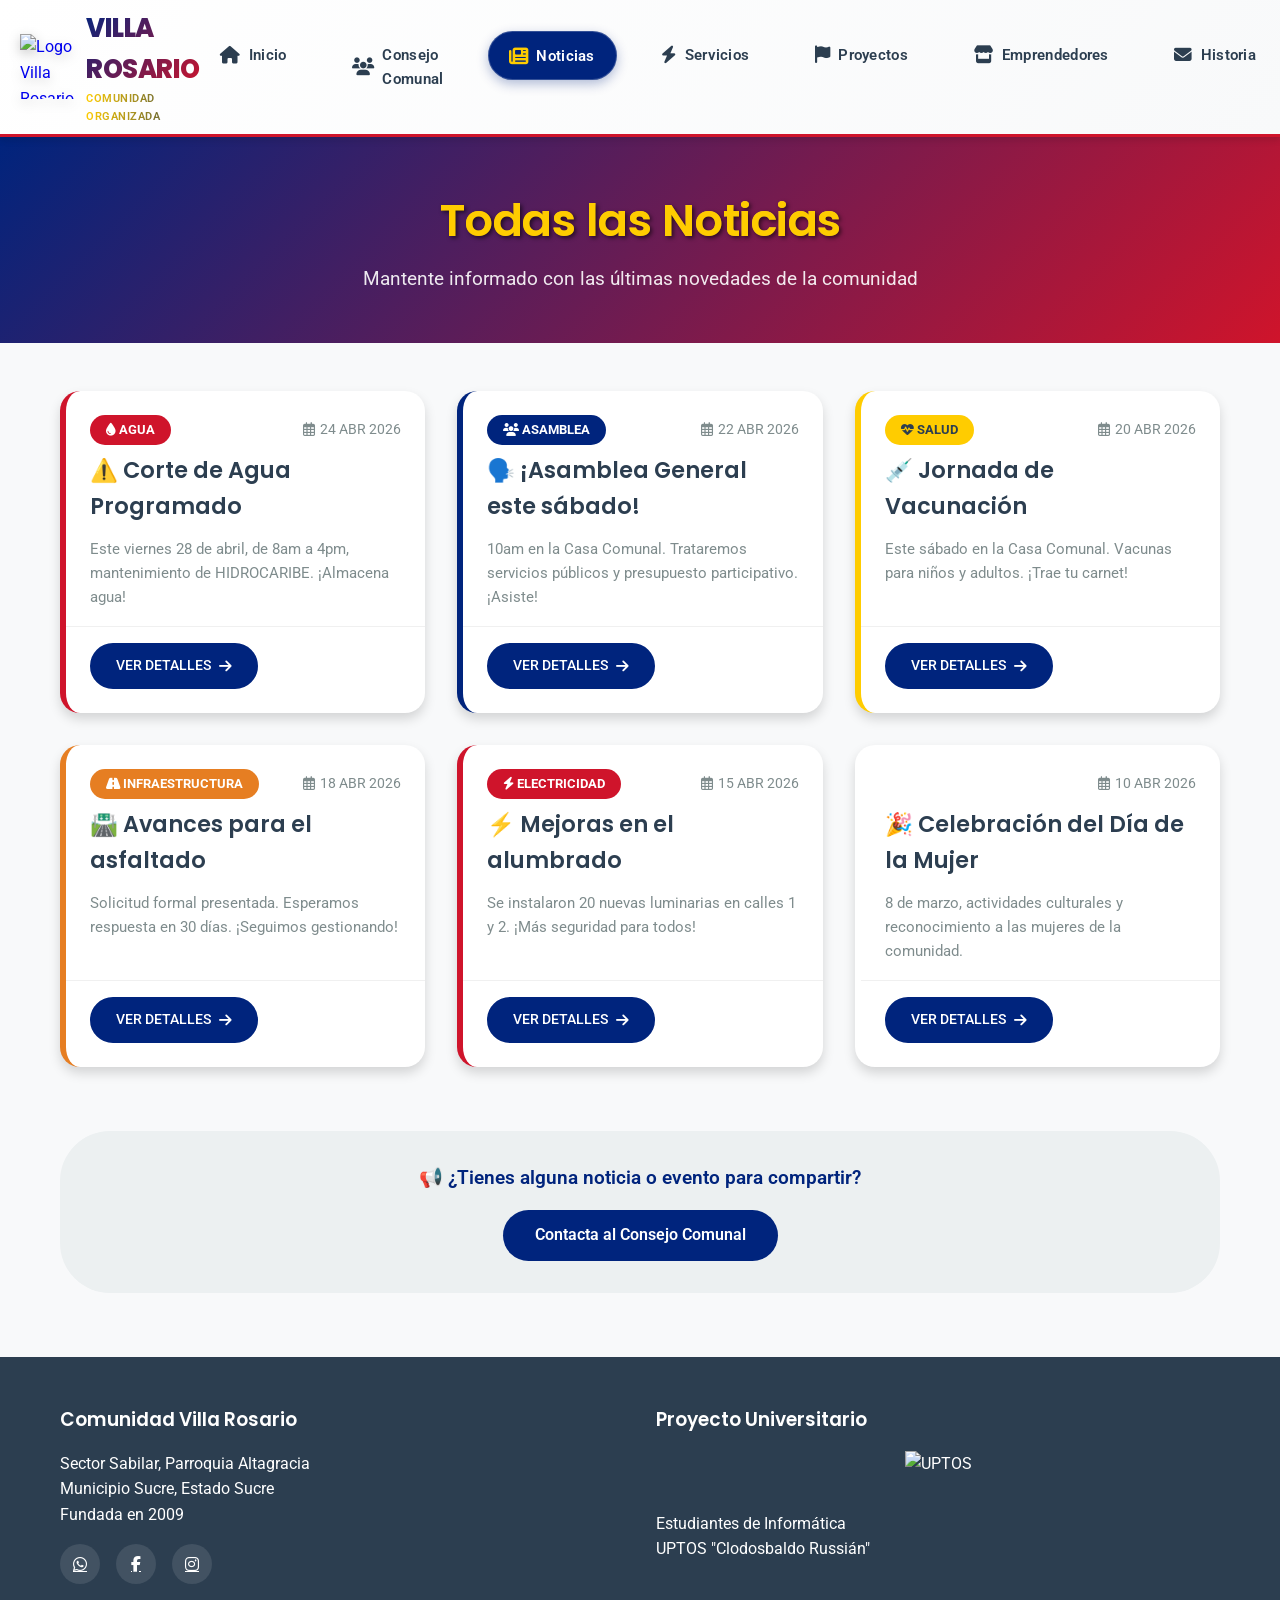
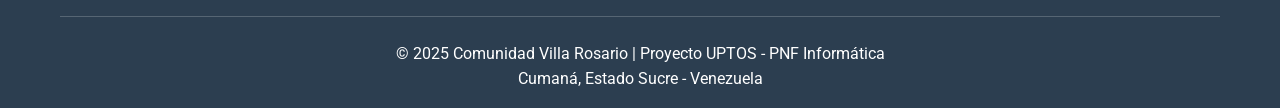
==== articulos.html @ 98e15f48 "Actualización de archivos del proyecto Villa Rosario" ====
<!DOCTYPE html>
<html lang="es">
<head>
    <meta charset="UTF-8">
    <meta name="viewport" content="width=device-width, initial-scale=1.0">
    <title>Todas las Noticias - Villa Rosario</title>
    <link rel="stylesheet" href="css/estilo.css">
    <link rel="stylesheet" href="https://cdnjs.cloudflare.com/ajax/libs/font-awesome/6.4.0/css/all.min.css">
    <link href="https://fonts.googleapis.com/css2?family=Poppins:wght@300;400;600;700&family=Roboto:wght@400;500&display=swap" rel="stylesheet">
</head>
<body>
     <!-- ==================== BARRA DE NAVEGACIÓN ==================== -->
 <nav class="navbar">
     <div class="nav-container">
         <a href="index.html" class="logo">
             <img src="imagenes/logoVilla.png" alt="Logo Villa Rosario" id="logo-img">
             <div class="logo-text">
                 <span class="logo-title">VILLA ROSARIO</span>
                 <span class="logo-subtitle">Comunidad Organizada</span>
             </div>
         </a>
         
         <input type="checkbox" id="menu-toggle" class="menu-toggle">
         <label for="menu-toggle" class="menu-btn">
             <i class="fas fa-bars"></i>
         </label>
         <ul class="nav-menu">
             <li><a href="index.html" class="active"><i class="fas fa-home"></i> Inicio</a></li>
             <li><a href="consejo-comunal.html"><i class="fas fa-users"></i> Consejo Comunal</a></li>
             <li><a href="articulos.html"><i class="fas fa-newspaper"></i> Noticias</a></li>
             <li><a href="servicios.html"><i class="fas fa-bolt"></i> Servicios</a></li>
             <li><a href="proyectos.html"><i class="fas fa-flag"></i> Proyectos</a></li>
             <li><a href="emprendedores.html"><i class="fas fa-store"></i> Emprendedores</a></li>
             <li><a href="historia.html"><i class="fas fa-envelope"></i> Historia</a></li>
             <li><a href="eventos.html"><i class="fas fa-envelope"></i> Eventos</a></li>
         </ul>
     </div>
 </nav>    <!-- Encabezado de página -->
    <header class="page-header" style="background: linear-gradient(135deg, var(--color-azul), var(--color-rojo));">
        <div class="container">
            <h1>Todas las Noticias</h1>
            <p>Mantente informado con las últimas novedades de la comunidad</p>
        </div>
    </header>

    <main>
        <div class="container">
            <div class="noticias-grid">
                <!-- Noticia 1: Servicios Públicos (agua) -->
                <article class="noticia-card" data-categoria="servicios">
                    <div class="noticia-header">
                        <span class="noticia-categoria"><i class="fas fa-tint"></i> AGUA</span>
                        <span class="noticia-fecha"><i class="far fa-calendar-alt"></i> 24 ABR 2026</span>
                    </div>
                    <div class="noticia-body">
                        <h3>⚠️ Corte de Agua Programado</h3>
                        <p>Este viernes 28 de abril, de 8am a 4pm, mantenimiento de HIDROCARIBE. ¡Almacena agua!</p>
                    </div>
                    <div class="noticia-footer">
                        <a href="noticia.html?id=1" class="btn-leer-mas">VER DETALLES <i class="fas fa-arrow-right"></i></a>
                    </div>
                </article>

                <!-- Noticia 2: Asamblea -->
                <article class="noticia-card" data-categoria="asamblea">
                    <div class="noticia-header">
                        <span class="noticia-categoria"><i class="fas fa-users"></i> ASAMBLEA</span>
                        <span class="noticia-fecha"><i class="far fa-calendar-alt"></i> 22 ABR 2026</span>
                    </div>
                    <div class="noticia-body">
                        <h3>🗣️ ¡Asamblea General este sábado!</h3>
                        <p>10am en la Casa Comunal. Trataremos servicios públicos y presupuesto participativo. ¡Asiste!</p>
                    </div>
                    <div class="noticia-footer">
                        <a href="noticia.html?id=2" class="btn-leer-mas">VER DETALLES <i class="fas fa-arrow-right"></i></a>
                    </div>
                </article>

                <!-- Noticia 3: Salud -->
                <article class="noticia-card" data-categoria="salud">
                    <div class="noticia-header">
                        <span class="noticia-categoria"><i class="fas fa-heartbeat"></i> SALUD</span>
                        <span class="noticia-fecha"><i class="far fa-calendar-alt"></i> 20 ABR 2026</span>
                    </div>
                    <div class="noticia-body">
                        <h3>💉 Jornada de Vacunación</h3>
                        <p>Este sábado en la Casa Comunal. Vacunas para niños y adultos. ¡Trae tu carnet!</p>
                    </div>
                    <div class="noticia-footer">
                        <a href="noticia.html?id=3" class="btn-leer-mas">VER DETALLES <i class="fas fa-arrow-right"></i></a>
                    </div>
                </article>

                <!-- Noticia 4: Infraestructura -->
                <article class="noticia-card" data-categoria="infraestructura">
                    <div class="noticia-header">
                        <span class="noticia-categoria"><i class="fas fa-road"></i> INFRAESTRUCTURA</span>
                        <span class="noticia-fecha"><i class="far fa-calendar-alt"></i> 18 ABR 2026</span>
                    </div>
                    <div class="noticia-body">
                        <h3>🛣️ Avances para el asfaltado</h3>
                        <p>Solicitud formal presentada. Esperamos respuesta en 30 días. ¡Seguimos gestionando!</p>
                    </div>
                    <div class="noticia-footer">
                        <a href="noticia.html?id=4" class="btn-leer-mas">VER DETALLES <i class="fas fa-arrow-right"></i></a>
                    </div>
                </article>

                <!-- Noticia 5: Electricidad -->
                <article class="noticia-card" data-categoria="servicios">
                    <div class="noticia-header">
                        <span class="noticia-categoria"><i class="fas fa-bolt"></i> ELECTRICIDAD</span>
                        <span class="noticia-fecha"><i class="far fa-calendar-alt"></i> 15 ABR 2026</span>
                    </div>
                    <div class="noticia-body">
                        <h3>⚡ Mejoras en el alumbrado</h3>
                        <p>Se instalaron 20 nuevas luminarias en calles 1 y 2. ¡Más seguridad para todos!</p>
                    </div>
                    <div class="noticia-footer">
                        <a href="noticia.html?id=5" class="btn-leer-mas">VER DETALLES <i class="fas fa-arrow-right"></i></a>
                    </div>
                </article>

                <!-- Noticia 6: Evento -->
                <article class="noticia-card" data-categoria="evento">
                    <div class="noticia-header">
                        <span class="noticia-categoria"><i class="fas fa-calendar-check"></i> EVENTO</span>
                        <span class="noticia-fecha"><i class="far fa-calendar-alt"></i> 10 ABR 2026</span>
                    </div>
                    <div class="noticia-body">
                        <h3>🎉 Celebración del Día de la Mujer</h3>
                        <p>8 de marzo, actividades culturales y reconocimiento a las mujeres de la comunidad.</p>
                    </div>
                    <div class="noticia-footer">
                        <a href="noticia.html?id=6" class="btn-leer-mas">VER DETALLES <i class="fas fa-arrow-right"></i></a>
                    </div>
                </article>
            </div>

            <!-- Mensaje final -->
            <div style="text-align: center; margin: 4rem 0; padding: 2rem; background: var(--color-gris-claro); border-radius: 50px;">
                <p style="font-size: 1.2rem; color: var(--color-azul); font-weight: 600;">📢 ¿Tienes alguna noticia o evento para compartir?</p>
                <a href="contacto.html" style="display: inline-block; margin-top: 1rem; background: var(--color-azul); color: white; padding: 0.8rem 2rem; border-radius: 50px; text-decoration: none; font-weight: 600;">Contacta al Consejo Comunal</a>
            </div>
        </div>
    </main>

    <!-- Footer -->
    <footer class="footer">
        <div class="container">
            <div class="footer-grid" style="grid-template-columns: 1fr 1fr;">
                <div class="footer-col">
                    <h3>Comunidad Villa Rosario</h3>
                    <p>Sector Sabilar, Parroquia Altagracia</p>
                    <p>Municipio Sucre, Estado Sucre</p>
                    <p>Fundada en 2009</p>
                    <div class="footer-social">
                        <a href="#" class="social-link"><i class="fab fa-whatsapp"></i></a>
                        <a href="#" class="social-link"><i class="fab fa-facebook-f"></i></a>
                        <a href="#" class="social-link"><i class="fab fa-instagram"></i></a>
                    </div>
                </div>
                <div class="footer-col">
                    <h3>Proyecto Universitario</h3>
                    <div style="display: flex; gap: 1rem; justify-content: center; margin-top: 1rem;">
                        <img src="imagenes/logo-uptos.png" alt="UPTOS" style="height: 60px;">
                    </div>
                    <p>Estudiantes de Informática<br>UPTOS "Clodosbaldo Russián"</p>
                </div>
            </div>
            <div class="footer-bottom" style="text-align: center; margin-top: 2rem; padding-top: 1.5rem; border-top: 1px solid rgba(255,255,255,0.2);">
                <p>&copy; 2025 Comunidad Villa Rosario | Proyecto UPTOS - PNF Informática</p>
                <p>Cumaná, Estado Sucre - Venezuela</p>
            </div>
        </div>
    </footer>

    <script src="js/main.js" defer></script>
</body>
</html>
---- css/estilo.css ----
/* ============================================
   1. VARIABLES GLOBALES Y RESET
   ============================================ */
:root {
    --color-amarillo: #FFCC00;
    --color-azul: #00247D;
    --color-rojo: #CF142B;
    --color-blanco: #FFFFFF;
    --color-verde: #27AE60;
    --color-naranja: #E67E22;
    --color-gris-oscuro: #2C3E50;
    --color-gris-medio: #7F8C8D;
    --color-gris-claro: #ECF0F1;
    --color-fondo: #F8F9FA;
    --sombra-suave: 0 4px 6px rgba(0, 0, 0, 0.1);
    --sombra-media: 0 6px 12px rgba(0, 0, 0, 0.15);
    --sombra-fuerte: 0 10px 20px rgba(0, 0, 0, 0.2);
    --transicion-rapida: all 0.3s ease;
    --transicion-media: all 0.5s ease;
}

* {
    margin: 0;
    padding: 0;
    box-sizing: border-box;
}

body {
    font-family: 'Roboto', sans-serif;
    line-height: 1.6;
    color: var(--color-gris-oscuro);
    background-color: var(--color-fondo);
}

h1, h2, h3, h4, h5, h6 {
    font-family: 'Poppins', sans-serif;
    font-weight: 600;
    margin-bottom: 1rem;
}

.container {
    width: 100%;
    max-width: 1200px;
    margin: 0 auto;
    padding: 0 20px;
}

.text-center {
    text-align: center;
}

.section-subtitle {
    color: var(--color-gris-medio);
    text-align: center;
    margin-bottom: 2rem;
    font-size: 1.1rem;
}

html {
    font-size: 16px;
}

/* ============================================
   2. BARRA DE NAVEGACIÓN (NAVBAR)
   ============================================ */
.navbar {
    background: linear-gradient(135deg, #ffffff, #f8f9fa);
    box-shadow: var(--sombra-suave);
    position: sticky;
    top: 0;
    z-index: 1000;
    padding: 0.5rem 0;
    border-bottom: 3px solid var(--color-rojo);
}

.nav-container {
    display: flex;
    justify-content: space-between;
    align-items: center;
    padding: 0 20px;
}

.logo {
    display: flex;
    align-items: center;
    text-decoration: none;
    gap: 12px;
    transition: transform 0.2s ease;
    position: relative;
}
.logo:hover {
    transform: scale(1.02);
}
/* Línea tricolor al hover */
.logo::after {
    content: '';
    position: absolute;
    bottom: -5px;
    left: 0;
    width: 100%;
    height: 3px;
    background: linear-gradient(90deg, var(--color-amarillo), var(--color-azul), var(--color-rojo));
    border-radius: 2px;
    transform: scaleX(0);
    transition: transform 0.3s ease;
}
.logo:hover::after {
    transform: scaleX(1);
}

#logo-img {
    height: 65px;
    width: auto;
    filter: drop-shadow(0 4px 6px rgba(0, 0, 0, 0.2));
    transition: transform 0.2s, filter 0.2s;
}
.logo:hover #logo-img {
    transform: scale(1.03);
    filter: drop-shadow(0 6px 10px rgba(0, 0, 0, 0.25));
}

.logo-text {
    display: flex;
    flex-direction: column;
}

.logo-title {
    font-family: 'Poppins', sans-serif;
    font-weight: 800;
    font-size: 1.6rem;
    background: linear-gradient(135deg, var(--color-azul), var(--color-rojo));
    background-clip: text;
    -webkit-background-clip: text;
    color: transparent;
    letter-spacing: -0.5px;
}
.logo:hover .logo-title {
    background: linear-gradient(135deg, var(--color-rojo), var(--color-azul));
    background-clip: text;
}

.logo-subtitle {
    font-size: 0.7rem;
    font-weight: 600;
    color: var(--color-gris-medio);
    letter-spacing: 0.5px;
    text-transform: uppercase;
    background: linear-gradient(90deg, var(--color-amarillo), var(--color-gris-oscuro));
    background-clip: text;
    -webkit-background-clip: text;
    color: transparent;
}
.logo:hover .logo-subtitle {
    color: var(--color-rojo);
    background: none;
}

.nav-menu {
    display: flex;
    list-style: none;
    gap: 1.5rem;
}

.nav-menu a {
    text-decoration: none;
    color: var(--color-gris-oscuro);
    font-weight: 600;
    font-size: 0.95rem;
    display: flex;
    align-items: center;
    gap: 8px;
    padding: 0.7rem 1.3rem;
    border-radius: 40px;
    transition: all 0.25s cubic-bezier(0.2, 0.9, 0.4, 1.1);
    position: relative;
    overflow: hidden;
    z-index: 1;
    letter-spacing: 0.3px;
}

.nav-menu a::before {
    content: '';
    position: absolute;
    top: 0;
    left: -100%;
    width: 100%;
    height: 100%;
    background: linear-gradient(90deg, transparent, rgba(255,255,255,0.3), transparent);
    transition: left 0.4s ease;
    z-index: -1;
}
.nav-menu a:hover::before {
    left: 100%;
}

.nav-menu a:hover {
    background-color: var(--color-rojo);
    color: white;
    transform: translateY(-2px);
    box-shadow: 0 4px 12px rgba(207,20,43,0.3);
}

.nav-menu a.active {
    background-color: var(--color-azul);
    color: white;
    box-shadow: 0 4px 12px rgba(0,36,125,0.3);
    border: 1px solid rgba(255,255,255,0.2);
}

.nav-menu a i {
    font-size: 1.1rem;
    transition: transform 0.2s, color 0.2s;
}
.nav-menu a:hover i,
.nav-menu a.active i {
    transform: scale(1.1);
    color: var(--color-amarillo);
}

.menu-toggle {
    display: none;
}
.menu-btn {
    display: none;
    background: none;
    border: none;
    font-size: 1.8rem;
    color: var(--color-azul);
    cursor: pointer;
    padding: 0.5rem;
    z-index: 1001;
}

/* ============================================
   3. HERO SECTION
   ============================================ */
.hero {
    position: relative;
    background: linear-gradient(rgba(0, 36, 125, 0.8), rgba(207, 20, 43, 0.8)), 
                url('../imagenes/villa-rosario-foto.jpg');
    background-size: cover;
    background-position: center;
    color: var(--color-blanco);
    padding: 2.5rem 0;
    text-align: center;
}

.hero-content {
    position: relative;
    z-index: 2;
    max-width: 800px;
    margin: 0 auto;
}

.hero h1 {
    font-size: 2.2rem;
    margin-bottom: 0.5rem;
    color: var(--color-blanco);
}

.hero-subtitle {
    font-size: 1.1rem;
    margin-bottom: 0.5rem;
    color: var(--color-amarillo);
    font-weight: 500;
}

.hero-description {
    font-size: 1.2rem;
    background-color: rgba(0, 0, 0, 0.4);
    display: inline-block;
    padding: 0.5rem 1.5rem;
    border-radius: 40px;
    margin-bottom: 1.5rem;
    backdrop-filter: blur(4px);
}

.hero-stats {
    display: flex;
    justify-content: center;
    gap: 1rem;
    margin-top: 1.5rem;
    flex-wrap: wrap;
}

.stat {
    background: rgba(255, 255, 255, 0.2);
    padding: 0.8rem 1.2rem;
    border-radius: 8px;
    backdrop-filter: blur(10px);
}

.stat i {
    font-size: 1.3rem;
    margin-bottom: 0.3rem;
    display: block;
    color: var(--color-amarillo);
}

.stat span {
    font-weight: 600;
    font-size: 1rem;
}

.btn-hero {
    display: inline-flex;
    align-items: center;
    gap: 0.8rem;
    background-color: var(--color-amarillo);
    color: var(--color-azul);
    padding: 0.8rem 2rem;
    border-radius: 50px;
    text-decoration: none;
    font-weight: 800;
    font-size: 1rem;
    transition: all 0.3s cubic-bezier(0.2, 0.9, 0.4, 1.1);
    margin-top: 1rem;
    box-shadow: 0 4px 12px rgba(0, 0, 0, 0.2);
}
.btn-hero:hover {
    background-color: var(--color-blanco);
    transform: translateY(-3px);
    box-shadow: 0 8px 20px rgba(0, 0, 0, 0.25);
    gap: 1rem;
}

/* ============================================
   4. ALERTAS COMUNITARIAS
   ============================================ */
.alertas {
    padding: 3rem 0;
    background-color: var(--color-gris-claro);
}

.alertas h2 {
    color: var(--color-azul);
    margin-bottom: 2rem;
    display: flex;
    align-items: center;
    gap: 10px;
    font-size: 1.8rem;
}

.alertas-grid {
    display: grid;
    grid-template-columns: repeat(3, 1fr);
    gap: 1.5rem;
}

.alerta-item {
    background: white;
    border-radius: 16px;
    overflow: hidden;
    box-shadow: var(--sombra-media);
    transition: var(--transicion-rapida);
    height: 100%;
    display: flex;
    flex-direction: column;
    border-top: 5px solid transparent;
}
.alerta-item:hover {
    transform: translateY(-5px);
    box-shadow: var(--sombra-fuerte);
}
.alerta-urgente { border-top-color: var(--color-rojo); }
.alerta-info { border-top-color: var(--color-azul); }
.alerta-evento { border-top-color: var(--color-verde); }

.alerta-icon {
    background: rgba(0,0,0,0.05);
    padding: 1.2rem;
    text-align: center;
    font-size: 2.5rem;
}
.alerta-urgente .alerta-icon i { color: var(--color-rojo); }
.alerta-info .alerta-icon i { color: var(--color-azul); }
.alerta-evento .alerta-icon i { color: var(--color-verde); }

.alerta-content {
    padding: 1.2rem 1.2rem 1.5rem;
    flex: 1;
    display: flex;
    flex-direction: column;
}
.alerta-content h3 {
    font-size: 1.3rem;
    font-weight: 700;
    margin-bottom: 0.5rem;
}
.alerta-content p {
    color: var(--color-gris-medio);
    font-size: 0.95rem;
    line-height: 1.5;
    margin-bottom: 1rem;
}
.alerta-fecha {
    display: flex;
    align-items: center;
    gap: 6px;
    color: var(--color-gris-medio);
    font-size: 0.75rem;
    margin-top: auto;
    border-top: 1px solid #eee;
    padding-top: 0.8rem;
}

/* ============================================
   5. NOTICIAS (ÍNDICE Y DETALLE)
   ============================================ */
.noticias {
    padding: 4rem 0;
    background: linear-gradient(135deg, #f5f7fa 0%, #e9ecf2 100%);
}

.noticias h2 {
    color: var(--color-azul);
    text-align: center;
    font-size: 2.2rem;
    margin-bottom: 1rem;
    position: relative;
}
.noticias h2:after {
    content: '';
    display: block;
    width: 80px;
    height: 4px;
    background: var(--color-rojo);
    margin: 0.5rem auto 0;
    border-radius: 2px;
}

.noticias-grid {
    display: grid;
    grid-template-columns: repeat(auto-fit, minmax(320px, 1fr));
    gap: 2rem;
    margin: 3rem 0;
}

.noticia-card {
    background: white;
    border-radius: 20px;
    overflow: hidden;
    box-shadow: var(--sombra-media);
    transition: var(--transicion-media);
    display: flex;
    flex-direction: column;
    border-left: 6px solid transparent;
}
.noticia-card[data-categoria="servicios"] { border-left-color: var(--color-rojo); }
.noticia-card[data-categoria="infraestructura"] { border-left-color: var(--color-naranja); }
.noticia-card[data-categoria="clap"] { border-left-color: var(--color-verde); }
.noticia-card[data-categoria="asamblea"] { border-left-color: var(--color-azul); }
.noticia-card[data-categoria="salud"] { border-left-color: var(--color-amarillo); }
.noticia-card[data-categoria="seguridad"] { border-left-color: var(--color-gris-oscuro); }
.noticia-card:hover {
    transform: translateY(-8px);
    box-shadow: var(--sombra-fuerte);
}

.noticia-header {
    padding: 1.5rem 1.5rem 0.5rem;
    display: flex;
    justify-content: space-between;
    align-items: center;
}
.noticia-categoria {
    font-size: 0.8rem;
    font-weight: 700;
    text-transform: uppercase;
    padding: 0.3rem 1rem;
    border-radius: 30px;
    color: white;
}
.noticia-card[data-categoria="servicios"] .noticia-categoria { background: var(--color-rojo); }
.noticia-card[data-categoria="infraestructura"] .noticia-categoria { background: var(--color-naranja); }
.noticia-card[data-categoria="clap"] .noticia-categoria { background: var(--color-verde); }
.noticia-card[data-categoria="asamblea"] .noticia-categoria { background: var(--color-azul); }
.noticia-card[data-categoria="salud"] .noticia-categoria { background: var(--color-amarillo); color: #2c3e50; }
.noticia-card[data-categoria="seguridad"] .noticia-categoria { background: var(--color-gris-oscuro); }

.noticia-fecha {
    color: var(--color-gris-medio);
    font-size: 0.85rem;
    display: flex;
    align-items: center;
    gap: 5px;
}
.noticia-body {
    padding: 0 1.5rem 1rem;
    flex: 1;
}
.noticia-body h3 {
    font-size: 1.4rem;
    margin-bottom: 0.75rem;
    transition: color 0.2s;
}
.noticia-body h3:hover {
    color: var(--color-rojo) !important;
}
.noticia-body p {
    color: var(--color-gris-medio);
    line-height: 1.6;
    font-size: 0.95rem;
}
.noticia-footer {
    padding: 1rem 1.5rem 1.5rem;
    border-top: 1px solid #f0f0f0;
}

.btn-leer-mas {
    display: inline-flex;
    align-items: center;
    gap: 8px;
    background: var(--color-azul);
    color: white;
    padding: 0.6rem 1.5rem;
    border-radius: 40px;
    text-decoration: none;
    font-weight: 500;
    font-size: 0.9rem;
    transition: all 0.2s cubic-bezier(0.25, 0.8, 0.25, 1);
    border: 2px solid var(--color-azul);
    position: relative;
    overflow: hidden;
    z-index: 1;
}
.btn-leer-mas::after {
    content: '';
    position: absolute;
    bottom: 0;
    left: 0;
    width: 0%;
    height: 100%;
    background-color: rgba(255,255,255,0.2);
    transition: all 0.3s ease;
    z-index: -1;
}
.btn-leer-mas:hover::after {
    width: 100%;
}
.btn-leer-mas:hover {
    background: transparent;
    color: var(--color-azul);
    gap: 12px;
}

.btn-ver-todas {
    display: inline-block;
    background: var(--color-rojo);
    color: white;
    padding: 0.8rem 2.5rem;
    border-radius: 50px;
    text-decoration: none;
    font-weight: 600;
    font-size: 1rem;
    transition: all 0.2s cubic-bezier(0.25, 0.8, 0.25, 1);
    border: 2px solid var(--color-rojo);
    box-shadow: 0 4px 10px rgba(207,20,43,0.3);
    position: relative;
    overflow: hidden;
    z-index: 1;
}
.btn-ver-todas::after {
    content: '';
    position: absolute;
    bottom: 0;
    left: 0;
    width: 0%;
    height: 100%;
    background-color: rgba(255,255,255,0.2);
    transition: all 0.3s ease;
    z-index: -1;
}
.btn-ver-todas:hover::after {
    width: 100%;
}
.btn-ver-todas:hover {
    background: transparent;
    color: var(--color-rojo);
}

/* Página de noticia completa */
.noticia-completa {
    padding: 3rem 0;
    background-color: var(--color-fondo);
}
.noticia-container {
    max-width: 800px;
    margin: 0 auto;
    background: white;
    border-radius: 20px;
    box-shadow: var(--sombra-media);
    overflow: hidden;
}
.noticia-completa-imagen {
    width: 100%;
    height: 400px;
    overflow: hidden;
}
.noticia-completa-imagen img {
    width: 100%;
    height: 100%;
    object-fit: cover;
}
.noticia-completa-contenido {
    padding: 2rem;
}
.noticia-completa-header {
    margin-bottom: 2rem;
    border-bottom: 2px solid var(--color-gris-claro);
    padding-bottom: 1.5rem;
}
.noticia-completa-categoria {
    display: inline-block;
    background: var(--color-azul);
    color: white;
    padding: 0.3rem 1rem;
    border-radius: 30px;
    font-size: 0.85rem;
    font-weight: 600;
    margin-bottom: 1rem;
}
.noticia-completa-titulo {
    font-size: 2.2rem;
    color: var(--color-gris-oscuro);
    margin-bottom: 0.5rem;
    line-height: 1.3;
}
.noticia-completa-meta {
    display: flex;
    gap: 2rem;
    color: var(--color-gris-medio);
    font-size: 0.9rem;
}
.noticia-completa-meta i {
    margin-right: 5px;
    color: var(--color-azul);
}
.noticia-completa-body {
    line-height: 1.8;
    color: #333;
}
.noticia-completa-body p {
    margin-bottom: 1.5rem;
}
.noticia-completa-body h2 {
    color: var(--color-azul);
    font-size: 1.5rem;
    margin: 2rem 0 1rem;
}
.noticia-completa-body blockquote {
    background: var(--color-gris-claro);
    border-left: 4px solid var(--color-rojo);
    padding: 1rem 1.5rem;
    font-style: italic;
    margin: 1.5rem 0;
    border-radius: 0 8px 8px 0;
}
.noticia-completa-footer {
    margin-top: 2rem;
    padding-top: 1.5rem;
    border-top: 1px solid #eee;
    display: flex;
    justify-content: space-between;
    align-items: center;
}
.btn-volver {
    display: inline-flex;
    align-items: center;
    gap: 8px;
    color: var(--color-azul);
    text-decoration: none;
    font-weight: 500;
    transition: var(--transicion-rapida);
}
.btn-volver:hover {
    gap: 12px;
    color: var(--color-rojo);
}
.noticia-compartir {
    display: flex;
    gap: 1rem;
}
.btn-compartir {
    width: 40px;
    height: 40px;
    border-radius: 50%;
    background: var(--color-gris-claro);
    color: var(--color-azul);
    display: flex;
    align-items: center;
    justify-content: center;
    text-decoration: none;
    transition: var(--transicion-rapida);
}
.btn-compartir:hover {
    background: var(--color-azul);
    color: white;
}

/* ============================================
   6. EVENTOS (SECCIÓN EN INDEX)
   ============================================ */
.eventos {
    padding: 4rem 0;
    background-color: var(--color-fondo);
}
.eventos h2 {
    color: var(--color-azul);
    text-align: center;
    font-size: 2.2rem;
    margin-bottom: 1rem;
    position: relative;
}
.eventos h2:after {
    content: '';
    display: block;
    width: 80px;
    height: 4px;
    background: var(--color-rojo);
    margin: 0.5rem auto 0;
    border-radius: 2px;
}
.eventos-grid {
    display: grid;
    grid-template-columns: repeat(auto-fit, minmax(300px, 1fr));
    gap: 2rem;
    margin-top: 2rem;
}
.evento-preview {
    background: white;
    border-radius: 16px;
    padding: 1.5rem;
    box-shadow: var(--sombra-suave);
    transition: var(--transicion-rapida);
    border-left: 5px solid var(--color-verde);
    display: flex;
    flex-direction: column;
    height: 100%;
}
.evento-preview:hover {
    transform: translateY(-5px);
    box-shadow: var(--sombra-media);
}
.evento-preview h3 {
    color: var(--color-azul);
    font-size: 1.4rem;
    margin-bottom: 0.75rem;
}
.evento-preview .fecha {
    color: var(--color-gris-medio);
    font-size: 0.9rem;
    margin-bottom: 0.75rem;
    display: flex;
    align-items: center;
    gap: 8px;
}
.evento-preview .fecha i {
    color: var(--color-azul);
}
.evento-preview p {
    color: var(--color-gris-oscuro);
    margin: 0.5rem 0;
    line-height: 1.5;
    display: flex;
    align-items: flex-start;
    gap: 8px;
}
.evento-preview p i {
    color: var(--color-azul);
    margin-top: 0.2rem;
    min-width: 18px;
}

/* ============================================
   7. SERVICIOS PÚBLICOS (SECCIÓN EN INDEX)
   ============================================ */
.servicios {
    padding: 4rem 0;
    background-color: var(--color-blanco);
}
.servicios h2 {
    color: var(--color-azul);
    text-align: center;
    font-size: 2.2rem;
    margin-bottom: 1rem;
    position: relative;
}
.servicios h2:after {
    content: '';
    display: block;
    width: 80px;
    height: 4px;
    background: var(--color-rojo);
    margin: 0.5rem auto 0;
    border-radius: 2px;
}
.servicios-grid {
    display: grid;
    grid-template-columns: repeat(auto-fit, minmax(280px, 1fr));
    gap: 2rem;
    margin: 2rem 0;
}
.servicio-card {
    background: var(--color-gris-claro);
    border-radius: 16px;
    padding: 1.5rem;
    transition: var(--transicion-rapida);
    text-align: center;
    box-shadow: var(--sombra-suave);
}
.servicio-card:hover {
    transform: translateY(-5px);
    box-shadow: var(--sombra-media);
}
.servicio-header {
    display: flex;
    align-items: center;
    justify-content: center;
    gap: 12px;
    margin-bottom: 1rem;
}
.servicio-header i {
    font-size: 2.5rem;
    color: var(--color-azul);
}
.servicio-header h3 {
    font-size: 1.3rem;
    margin: 0;
}
.servicio-body {
    text-align: center;
}
.estado-badge {
    display: inline-block;
    padding: 0.3rem 1rem;
    border-radius: 40px;
    font-size: 0.8rem;
    font-weight: 700;
    text-transform: uppercase;
    margin-bottom: 1rem;
}
.estado-bueno { background: var(--color-verde); color: white; }
.estado-regular { background: var(--color-naranja); color: white; }
.estado-malo { background: var(--color-rojo); color: white; }
.texto-extra {
    color: var(--color-gris-medio);
    font-size: 0.9rem;
    line-height: 1.5;
    margin: 0;
}

/* ============================================
   8. GESTIONES RECIENTES
   ============================================ */
.gestiones {
    padding: 3rem 0;
    background-color: var(--color-blanco);
}
.gestiones h2 {
    color: var(--color-azul);
    text-align: center;
    font-size: 2rem;
    margin-bottom: 2rem;
}
.gestiones-list {
    display: flex;
    flex-direction: column;
    gap: 1rem;
    max-width: 800px;
    margin: 0 auto;
}
.gestion-item {
    background: var(--color-gris-claro);
    border-radius: 12px;
    padding: 1.2rem;
    display: flex;
    flex-wrap: wrap;
    gap: 1rem;
    transition: var(--transicion-rapida);
    border-left: 4px solid var(--color-azul);
}
.gestion-item:hover {
    transform: translateX(5px);
    box-shadow: var(--sombra-suave);
}
.gestion-fecha {
    background: var(--color-azul);
    color: white;
    padding: 0.3rem 1rem;
    border-radius: 30px;
    font-size: 0.8rem;
    font-weight: 600;
    white-space: nowrap;
    align-self: flex-start;
}
.gestion-contenido {
    flex: 1;
}
.gestion-contenido h4 {
    font-size: 1.1rem;
    margin-bottom: 0.3rem;
}
.gestion-contenido p {
    color: var(--color-gris-medio);
    font-size: 0.9rem;
    line-height: 1.4;
}

/* ============================================
   9. PROYECTO UPTOS
   ============================================ */
.proyecto-uptos {
    padding: 4rem 0;
    background: linear-gradient(135deg, var(--color-azul), var(--color-rojo));
    color: var(--color-blanco);
}
.proyecto-content {
    max-width: 1000px;
    margin: 0 auto;
}
.proyecto-info h2 {
    color: var(--color-amarillo);
    margin-bottom: 1.5rem;
    text-align: center;
}
.proyecto-titulo {
    font-size: 1.2rem;
    font-style: italic;
    color: var(--color-amarillo);
    margin: 1.5rem 0;
    padding: 1rem;
    background: rgba(255,255,255,0.1);
    border-radius: 8px;
    border-left: 4px solid var(--color-amarillo);
}
.proyecto-datos h3 {
    color: var(--color-amarillo);
    margin-top: 1.5rem;
}
.proyecto-datos ul {
    list-style: none;
    margin: 1rem 0;
}
.proyecto-datos li {
    padding: 0.5rem 0;
    border-bottom: 1px solid rgba(255,255,255,0.1);
}
.proyecto-logos {
    display: flex;
    justify-content: center;
    gap: 3rem;
    margin-top: 3rem;
    flex-wrap: wrap;
}
.logo-institucion {
    text-align: center;
    padding: 1.5rem;
    background: rgba(255,255,255,0.1);
    border-radius: 8px;
    min-width: 300px;
}
.logo-institucion h4 {
    color: var(--color-amarillo);
    margin-bottom: 0.5rem;
}

/* ============================================
   10. EMPRENDEDORES
   ============================================ */
.emprendedores {
    padding: 4rem 0 2rem;
}
.emprendedores h2 {
    color: var(--color-azul);
    text-align: center;
    font-size: 2.2rem;
    margin-bottom: 1rem;
}
.emprendedores-grid {
    display: grid;
    grid-template-columns: repeat(auto-fit, minmax(280px, 1fr));
    gap: 2rem;
    margin: 2rem 0;
}
.emprendedor-card {
    background: white;
    border-radius: 20px;
    overflow: hidden;
    box-shadow: var(--sombra-media);
    transition: var(--transicion-media);
    height: 100%;
    display: flex;
    flex-direction: column;
}
.emprendedor-card:hover {
    transform: translateY(-8px);
    box-shadow: var(--sombra-fuerte);
}
.emprendedor-imagen {
    width: 100%;
    height: 250px;
    overflow: hidden;
    position: relative;
}
.emprendedor-imagen img {
    width: 100%;
    height: 100%;
    object-fit: cover;
    transition: transform 0.5s ease;
}
.emprendedor-card:hover .emprendedor-imagen img {
    transform: scale(1.05);
}
.emprendedor-info {
    padding: 1.5rem;
    flex-grow: 1;
    display: flex;
    flex-direction: column;
}
.emprendedor-info h3 {
    color: var(--color-azul);
    font-size: 1.4rem;
    margin-bottom: 0.5rem;
    transition: color 0.2s;
}
.emprendedor-info h3:hover {
    color: var(--color-rojo);
}
.emprendedor-descripcion {
    color: var(--color-gris-medio);
    margin-bottom: 1rem;
    line-height: 1.5;
    flex-grow: 1;
}
.emprendedor-contacto {
    background: var(--color-gris-claro);
    padding: 1rem;
    border-radius: 8px;
    margin-top: auto;
}
.emprendedor-contacto p {
    margin: 0.5rem 0;
    display: flex;
    align-items: center;
    gap: 0.5rem;
}
.emprendedor-contacto i {
    color: var(--color-azul);
    width: 20px;
}
.emprendedor-redes {
    display: flex;
    gap: 1rem;
    margin-top: 0.5rem;
}
.emprendedor-redes a {
    color: var(--color-azul);
    font-size: 1.3rem;
    transition: color 0.3s;
}
.emprendedor-redes a:hover {
    color: var(--color-rojo);
}

/* ============================================
   11. PÁGINA DE EVENTOS (eventos.html)
   ============================================ */
.eventos-filtros {
    display: flex;
    justify-content: center;
    gap: 1rem;
    margin: 2rem 0;
    flex-wrap: wrap;
}
.filtro-btn {
    background: var(--color-gris-claro);
    border: none;
    padding: 0.6rem 1.5rem;
    border-radius: 50px;
    font-weight: 600;
    cursor: pointer;
    transition: all 0.3s;
    font-size: 0.95rem;
}
.filtro-btn.active {
    background: var(--color-verde);
    color: white;
    box-shadow: 0 4px 10px rgba(39,174,96,0.3);
}
.filtro-btn:hover:not(.active) {
    background: #d5dbdb;
    transform: translateY(-2px);
}

.eventos-grid-moderno {
    display: grid;
    grid-template-columns: repeat(auto-fill, minmax(340px, 1fr));
    gap: 2rem;
    margin: 2rem 0;
}
.evento-card-moderno {
    display: flex;
    background: white;
    border-radius: 24px;
    overflow: hidden;
    box-shadow: var(--sombra-media);
    transition: all 0.3s;
    border: 1px solid rgba(0,0,0,0.05);
}
.evento-card-moderno:hover {
    transform: translateY(-6px);
    box-shadow: var(--sombra-fuerte);
}
.evento-fecha-destacada {
    background: linear-gradient(145deg, var(--color-azul), var(--color-rojo));
    color: white;
    min-width: 85px;
    display: flex;
    flex-direction: column;
    align-items: center;
    justify-content: center;
    padding: 1rem 0.5rem;
    text-align: center;
}
.evento-fecha-destacada .dia {
    font-size: 2.2rem;
    font-weight: 800;
    line-height: 1;
}
.evento-fecha-destacada .mes {
    font-size: 1rem;
    font-weight: 600;
    text-transform: uppercase;
}
.evento-contenido {
    padding: 1.2rem 1.2rem 1.2rem 1rem;
    flex: 1;
}
.evento-contenido h3 {
    font-size: 1.3rem;
    margin-bottom: 0.8rem;
    transition: color 0.2s;
}
.evento-contenido h3:hover {
    color: var(--color-rojo);
}
.evento-info p {
    margin: 0.4rem 0;
    font-size: 0.9rem;
    color: var(--color-gris-medio);
    display: flex;
    align-items: center;
    gap: 8px;
}
.evento-info p i {
    width: 20px;
    color: var(--color-verde);
}
.organizador {
    font-weight: 500;
    color: var(--color-azul) !important;
}
.btn-interesado {
    background: transparent;
    border: 2px solid var(--color-azul);
    color: var(--color-azul);
    padding: 0.3rem 1rem;
    border-radius: 40px;
    font-size: 0.85rem;
    font-weight: 600;
    cursor: pointer;
    transition: all 0.2s;
    margin-top: 0.8rem;
}
.btn-interesado:hover {
    background: var(--color-azul);
    color: white;
    transform: scale(1.02);
}
.toast-notificacion {
    position: fixed;
    bottom: 30px;
    left: 50%;
    transform: translateX(-50%) scale(0.9);
    background: var(--color-verde);
    color: white;
    padding: 0.8rem 1.5rem;
    border-radius: 50px;
    font-size: 0.9rem;
    opacity: 0;
    pointer-events: none;
    transition: all 0.3s;
    z-index: 10001;
    box-shadow: 0 4px 12px rgba(0,0,0,0.2);
}
.toast-notificacion.mostrar {
    opacity: 1;
    transform: translateX(-50%) scale(1);
}

/* ============================================
   12. PÁGINA DE PROYECTOS (proyectos.html)
   ============================================ */
.proyectos-tabs {
    display: flex;
    justify-content: center;
    gap: 1rem;
    margin: 2rem 0;
    flex-wrap: wrap;
}
.tab-btn {
    background: var(--color-gris-claro);
    border: none;
    padding: 0.75rem 1.5rem;
    border-radius: 50px;
    font-weight: 600;
    cursor: pointer;
    transition: all 0.3s ease;
    font-size: 1rem;
    box-shadow: 0 2px 4px rgba(0,0,0,0.05);
}
.tab-btn:hover {
    background: #d5dbdb;
    transform: translateY(-2px);
}
.tab-btn.active {
    background: var(--color-azul);
    color: white;
    box-shadow: 0 4px 10px rgba(0,36,125,0.3);
}
.proyectos-grid {
    display: grid;
    grid-template-columns: repeat(auto-fill, minmax(320px, 1fr));
    gap: 2rem;
    margin: 2rem 0;
}
.proyecto-card {
    background: white;
    border-radius: 24px;
    overflow: hidden;
    box-shadow: var(--sombra-media);
    transition: all 0.4s cubic-bezier(0.175, 0.885, 0.32, 1.275);
    display: flex;
    flex-direction: column;
    border: 1px solid rgba(0,0,0,0.05);
}
.proyecto-card:hover {
    transform: translateY(-10px);
    box-shadow: var(--sombra-fuerte);
}
.proyecto-imagen {
    width: 100%;
    height: 220px;
    overflow: hidden;
    background-color: #f0f0f0;
}
.proyecto-imagen img {
    width: 100%;
    height: 100%;
    object-fit: cover;
    transition: transform 0.5s ease;
}
.proyecto-card:hover .proyecto-imagen img {
    transform: scale(1.05);
}
.proyecto-info {
    padding: 1.5rem;
    flex: 1;
    display: flex;
    flex-direction: column;
}
.proyecto-estado {
    display: inline-block;
    padding: 0.25rem 1rem;
    border-radius: 50px;
    font-size: 0.7rem;
    font-weight: 700;
    text-transform: uppercase;
    letter-spacing: 0.5px;
    margin-bottom: 0.75rem;
    align-self: flex-start;
}
.estado-activo {
    background: var(--color-verde);
    color: white;
    box-shadow: 0 2px 6px rgba(39,174,96,0.3);
}
.estado-futuro {
    background: var(--color-naranja);
    color: white;
    box-shadow: 0 2px 6px rgba(230,126,34,0.3);
}
.proyecto-info h3 {
    font-size: 1.4rem;
    margin-bottom: 0.5rem;
    transition: color 0.2s;
}
.proyecto-info h3:hover {
    color: var(--color-rojo);
}
.proyecto-info p {
    color: var(--color-gris-medio);
    margin-bottom: 1.2rem;
    line-height: 1.5;
    flex: 1;
}
.proyecto-acciones {
    display: flex;
    gap: 0.8rem;
    margin-top: 0.5rem;
    flex-wrap: wrap;
}
.btn-detalles, .btn-pdf {
    display: inline-flex;
    align-items: center;
    gap: 0.5rem;
    padding: 0.5rem 1.2rem;
    border-radius: 40px;
    text-decoration: none;
    font-size: 0.85rem;
    font-weight: 600;
    transition: all 0.2s ease;
    cursor: pointer;
    border: none;
}
.btn-detalles {
    background: var(--color-azul);
    color: white;
    box-shadow: 0 2px 5px rgba(0,36,125,0.2);
}
.btn-detalles:hover {
    background: #001a5e;
    transform: translateY(-2px);
    box-shadow: 0 4px 12px rgba(0,36,125,0.3);
}
.btn-pdf {
    background: var(--color-rojo);
    color: white;
    box-shadow: 0 2px 5px rgba(207,20,43,0.2);
}
.btn-pdf:hover {
    background: #b71c1c;
    transform: translateY(-2px);
    box-shadow: 0 4px 12px rgba(207,20,43,0.3);
}
.modal-proyecto {
    display: none;
    position: fixed;
    z-index: 10000;
    left: 0;
    top: 0;
    width: 100%;
    height: 100%;
    background-color: rgba(0,0,0,0.85);
    backdrop-filter: blur(5px);
    justify-content: center;
    align-items: center;
}
.modal-proyecto-content {
    max-width: 500px;
    width: 90%;
    background: white;
    border-radius: 28px;
    padding: 1.8rem;
    position: relative;
    animation: modalFadeIn 0.3s ease;
    box-shadow: 0 25px 40px rgba(0,0,0,0.3);
}
.modal-proyecto-content h3 {
    color: var(--color-azul);
    margin-top: 0;
    margin-bottom: 1rem;
    font-size: 1.5rem;
}
.cerrar-modal-proyecto {
    position: absolute;
    top: 12px;
    right: 18px;
    font-size: 1.8rem;
    cursor: pointer;
    color: var(--color-gris-medio);
    transition: 0.2s;
    line-height: 1;
}
.cerrar-modal-proyecto:hover {
    color: var(--color-rojo);
    transform: scale(1.1);
}
#modalDescripcion {
    color: var(--color-gris-oscuro);
    line-height: 1.6;
    font-size: 1rem;
}
#modalDescripcion strong {
    color: var(--color-azul);
}
@keyframes modalFadeIn {
    from { opacity: 0; transform: scale(0.9); }
    to { opacity: 1; transform: scale(1); }
}

/* ============================================
   13. PÁGINA DE HISTORIA (historia.html)
   ============================================ */
.historia-timeline {
    position: relative;
    max-width: 1200px;
    margin: 3rem auto;
}
.historia-timeline::before {
    content: '';
    position: absolute;
    width: 4px;
    background: linear-gradient(to bottom, var(--color-rojo), var(--color-amarillo), var(--color-azul));
    top: 0;
    bottom: 0;
    left: 50%;
    transform: translateX(-50%);
    border-radius: 4px;
}
.timeline-item {
    position: relative;
    width: 50%;
    padding: 1rem 2rem;
    margin-bottom: 2rem;
}
.timeline-item:nth-child(odd) { left: 0; }
.timeline-item:nth-child(even) { left: 50%; }
.timeline-content {
    background: white;
    border-radius: 20px;
    padding: 1.5rem;
    box-shadow: var(--sombra-media);
    transition: var(--transicion-rapida);
    border-left: 6px solid var(--color-azul);
}
.timeline-item:nth-child(odd) .timeline-content { border-left-color: var(--color-rojo); }
.timeline-item:nth-child(even) .timeline-content { border-left-color: var(--color-verde); }
.timeline-content:hover {
    transform: translateY(-5px);
    box-shadow: var(--sombra-fuerte);
}
.timeline-year {
    display: inline-block;
    background: linear-gradient(145deg, var(--color-azul), #001a5e);
    box-shadow: 0 4px 10px rgba(0,0,0,0.2);
    color: white;
    padding: 0.4rem 1.2rem;
    border-radius: 40px;
    font-weight: bold;
    margin-bottom: 1rem;
    font-size: 1rem;
}
.timeline-content h3 {
    color: var(--color-azul);
    font-size: 1.6rem;
    border-left: 4px solid var(--color-rojo);
    padding-left: 1rem;
    margin-top: 0.5rem;
    margin-bottom: 0.5rem;
}
.timeline-content p {
    color: #2c3e50;
    font-weight: 400;
}
.timeline-imagen {
    margin-top: 1rem;
    border-radius: 12px;
    overflow: hidden;
    cursor: pointer;
    transition: transform 0.3s;
}
.timeline-imagen img {
    width: 100%;
    height: 200px;
    object-fit: cover;
    transition: transform 0.5s;
}
.timeline-imagen:hover img {
    transform: scale(1.05);
}
.estadisticas-grid {
    display: flex;
    justify-content: center;
    flex-wrap: wrap;
    gap: 2rem;
    margin: 2rem 0;
}
.estadistica {
    background: linear-gradient(145deg, var(--color-gris-claro), white);
    padding: 1.5rem;
    border-radius: 30px;
    text-align: center;
    min-width: 150px;
    box-shadow: var(--sombra-suave);
}
.numero {
    font-size: 3rem;
    font-weight: 800;
    color: var(--color-rojo);
    line-height: 1;
}
.valores-grid {
    display: grid;
    grid-template-columns: repeat(auto-fit, minmax(240px, 1fr));
    gap: 2rem;
    margin-top: 2rem;
}
.valor-card {
    background: white;
    padding: 2rem;
    border-radius: 24px;
    text-align: center;
    transition: all 0.3s;
    box-shadow: var(--sombra-suave);
}
.valor-card i {
    font-size: 2.5rem;
    color: var(--color-azul);
    margin-bottom: 1rem;
}
.valor-card:hover {
    transform: translateY(-10px);
    background: var(--color-azul);
    color: white;
}
.valor-card:hover i {
    color: var(--color-amarillo);
}
.galeria-destacados {
    margin: 4rem 0;
}
.galeria-grid {
    display: grid;
    grid-template-columns: repeat(auto-fit, minmax(200px, 1fr));
    gap: 1rem;
}
.galeria-item {
    border-radius: 16px;
    overflow: hidden;
    cursor: pointer;
    box-shadow: var(--sombra-suave);
    transition: transform 0.3s;
}
.galeria-item img {
    width: 100%;
    height: 180px;
    object-fit: cover;
    transition: transform 0.5s;
}
.galeria-item:hover {
    transform: scale(1.02);
}
.modal-foto {
    display: none;
    position: fixed;
    z-index: 9999;
    left: 0;
    top: 0;
    width: 100%;
    height: 100%;
    background-color: rgba(0,0,0,0.9);
    backdrop-filter: blur(8px);
    justify-content: center;
    align-items: center;
}
.modal-foto-content {
    max-width: 90%;
    max-height: 90%;
    position: relative;
    animation: zoomFade 0.4s ease;
}
.modal-foto-content img {
    width: 100%;
    height: auto;
    border-radius: 8px;
    box-shadow: 0 0 30px rgba(0,0,0,0.5);
}
.cerrar-modal {
    position: absolute;
    top: -20px;
    right: -20px;
    background: var(--color-rojo);
    color: white;
    border-radius: 50%;
    width: 45px;
    height: 45px;
    display: flex;
    align-items: center;
    justify-content: center;
    font-size: 1.8rem;
    cursor: pointer;
    transition: 0.2s;
    z-index: 10;
}
.cerrar-modal:hover {
    background: var(--color-azul);
    transform: scale(1.1);
}
@keyframes zoomFade {
    from { transform: scale(0.7); opacity: 0; }
    to { transform: scale(1); opacity: 1; }
}

/* ============================================
   14. PÁGINA DE SERVICIOS PÚBLICOS (servicios.html)
   ============================================ */
.servicios-publicos {
    padding: 4rem 0;
    background-color: var(--color-blanco);
}
.servicios-publicos h2 {
    color: var(--color-azul);
    text-align: center;
    margin-bottom: 2rem;
}
.servicios-estado {
    display: grid;
    grid-template-columns: repeat(auto-fit, minmax(250px, 1fr));
    gap: 1.5rem;
}
.servicio-estado {
    background: var(--color-fondo);
    padding: 1.5rem;
    border-radius: 8px;
    text-align: center;
    border-top: 4px solid;
}
.servicio-estado:nth-child(1) { border-top-color: var(--color-rojo); }
.servicio-estado:nth-child(2) { border-top-color: var(--color-naranja); }
.servicio-estado:nth-child(3) { border-top-color: var(--color-rojo); }
.servicio-estado:nth-child(4) { border-top-color: var(--color-verde); }
.servicio-header {
    display: flex;
    align-items: center;
    justify-content: center;
    gap: 10px;
    margin-bottom: 1rem;
}
.servicio-header i {
    font-size: 2rem;
    color: var(--color-gris-oscuro);
}
.servicio-header h3 {
    margin: 0;
    font-size: 1.2rem;
}
.estado-badge {
    display: inline-block;
    padding: 0.25rem 0.75rem;
    border-radius: 20px;
    font-size: 0.8rem;
    font-weight: 500;
    margin-bottom: 1rem;
}
.estado-deficiente { background: var(--color-rojo); color: white; }
.estado-regular { background: var(--color-naranja); color: white; }
.estado-critico { background: #C0392B; color: white; }
.estado-optimo { background: var(--color-verde); color: white; }
.servicio-info p {
    color: var(--color-gris-medio);
    font-size: 0.9rem;
    margin: 0.25rem 0;
}

/* ============================================
   15. PÁGINAS INTERNAS: ENCABEZADO GENERAL
   ============================================ */
.page-header {
    background: linear-gradient(135deg, var(--color-azul), var(--color-rojo));
    color: white;
    padding: 3rem 0;
    text-align: center;
}
.page-header h1 {
    color: var(--color-amarillo);
    font-size: 2.8rem;
    text-shadow: 2px 2px 4px rgba(0, 0, 0, 0.6);
    letter-spacing: -0.5px;
    background: linear-gradient(135deg, var(--color-amarillo), #FFE066);
    background-clip: text;
    -webkit-background-clip: text;
    display: inline-block;
    margin-bottom: 0.5rem;
}
@supports not (background-clip: text) {
    .page-header h1 {
        background: none;
        color: var(--color-amarillo);
        text-shadow: 2px 2px 6px rgba(0,0,0,0.7);
    }
}
.page-header p {
    font-size: 1.2rem;
    opacity: 0.9;
}

/* ============================================
   16. FOOTER
   ============================================ */
.footer {
    background-color: var(--color-gris-oscuro);
    color: var(--color-blanco);
    padding: 3rem 0 1rem;
}
.footer-grid {
    display: grid;
    grid-template-columns: repeat(auto-fit, minmax(250px, 1fr));
    gap: 2rem;
    margin-bottom: 2rem;
}
.footer-col ul {
    list-style: none;
    padding: 0;
}
.footer-col ul li {
    margin-bottom: 0.5rem;
}
.footer-col ul li a {
    color: white;
    text-decoration: none;
    transition: opacity 0.3s;
}
.footer-col ul li a:hover {
    opacity: 0.8;
    text-decoration: underline;
}
.footer-social {
    display: flex;
    gap: 1rem;
    margin-top: 1rem;
}
.social-link {
    display: inline-flex;
    align-items: center;
    justify-content: center;
    width: 40px;
    height: 40px;
    background: rgba(255,255,255,0.1);
    border-radius: 50%;
    color: white;
    transition: background 0.3s;
}
.social-link:hover {
    background: var(--color-amarillo);
    color: var(--color-azul);
}
.btn-whatsapp {
    display: inline-block;
    background: #25D366;
    color: white;
    padding: 0.75rem 1.5rem;
    border-radius: 4px;
    text-decoration: none;
    margin-top: 0.5rem;
}
.qr-placeholder {
    background: white;
    padding: 1rem;
    text-align: center;
    border-radius: 4px;
    margin-top: 0.5rem;
    color: var(--color-gris-oscuro);
}
.footer-bottom {
    text-align: center;
    margin-top: 2rem;
    padding-top: 2rem;
    border-top: 1px solid rgba(255,255,255,0.1);
}

/* ============================================
   17. CARRUSEL DE IMÁGENES
   ============================================ */
.carrusel {
    padding: 4rem 0;
    background-color: var(--color-fondo);
}
.carrusel h2 {
    color: var(--color-azul);
    text-align: center;
    font-size: 2.2rem;
    margin-bottom: 1rem;
}
.carrusel-contenedor {
    position: relative;
    max-width: 1000px;
    margin: 2rem auto;
    border-radius: 16px;
    overflow: hidden;
    box-shadow: var(--sombra-fuerte);
}
.carrusel-slides {
    position: relative;
    width: 100%;
    height: 500px;
}
.carrusel-slide {
    position: absolute;
    top: 0;
    left: 0;
    width: 100%;
    height: 100%;
    opacity: 0;
    transition: opacity 0.5s ease-in-out;
    z-index: 1;
}
.carrusel-slide.active {
    opacity: 1;
    z-index: 2;
}
.carrusel-slide img {
    width: 100%;
    height: 100%;
    object-fit: cover;
}
.carrusel-caption {
    position: absolute;
    bottom: 0;
    left: 0;
    right: 0;
    background: linear-gradient(transparent, rgba(0,0,0,0.7));
    color: white;
    padding: 2rem;
    text-align: left;
    z-index: 3;
}
.carrusel-caption h3 {
    font-size: 1.8rem;
    margin-bottom: 0.3rem;
    color: var(--color-amarillo);
    text-shadow: 2px 2px 4px rgba(0,0,0,0.5);
}
.carrusel-caption p {
    font-size: 1.1rem;
    opacity: 0.9;
}
.carrusel-prev, .carrusel-next {
    position: absolute;
    top: 50%;
    transform: translateY(-50%);
    width: 50px;
    height: 50px;
    background: rgba(255,255,255,0.3);
    border: none;
    border-radius: 50%;
    color: white;
    font-size: 1.5rem;
    cursor: pointer;
    z-index: 10;
    transition: all 0.3s;
    backdrop-filter: blur(5px);
}
.carrusel-prev { left: 20px; }
.carrusel-next { right: 20px; }
.carrusel-prev:hover, .carrusel-next:hover {
    background: var(--color-azul);
    color: white;
}
.carrusel-indicadores {
    position: absolute;
    bottom: 20px;
    left: 50%;
    transform: translateX(-50%);
    display: flex;
    gap: 10px;
    z-index: 10;
}
.indicador {
    width: 12px;
    height: 12px;
    background: rgba(255,255,255,0.5);
    border-radius: 50%;
    cursor: pointer;
    transition: all 0.3s;
}
.indicador.active, .indicador:hover {
    background: var(--color-amarillo);
    transform: scale(1.2);
}

/* ============================================
   18. ESTILOS GLOBALES ADICIONALES (títulos, etc.)
   ============================================ */
/* Línea decorativa para todos los h2 (se aplica también a secciones que no tengan su propio h2:after) */
h2 {
    position: relative;
    font-weight: 700;
    letter-spacing: -0.3px;
}
h2:after {
    content: '';
    display: block;
    width: 80px;
    height: 4px;
    background: linear-gradient(90deg, var(--color-rojo), var(--color-azul));
    margin: 0.5rem auto 0;
    border-radius: 2px;
}

/* Colores patrios en alertas (títulos) */
.alerta-urgente .alerta-content h3 { color: var(--color-rojo); }
.alerta-info .alerta-content h3 { color: var(--color-azul); }
.alerta-evento .alerta-content h3 { color: var(--color-verde); }

/* ============================================
   19. MEDIA QUERIES RESPONSIVE (UNIFICADAS)
   ============================================ */
@media (max-width: 1024px) {
    .servicios-grid {
        grid-template-columns: repeat(2, 1fr);
    }
    .eventos-grid-moderno {
        grid-template-columns: repeat(2, 1fr);
    }
    .proyectos-grid {
        grid-template-columns: repeat(2, 1fr);
    }
}

@media (max-width: 768px) {
    .container {
        padding: 0 15px;
    }
    .nav-container {
        flex-direction: column;
        align-items: flex-start;
    }
    .nav-menu {
        display: none;
        flex-direction: column;
        width: 100%;
        gap: 0;
        margin-top: 1rem;
        background: rgba(255,255,255,0.98);
        backdrop-filter: blur(10px);
        border-radius: 24px;
        padding: 1rem;
        box-shadow: 0 15px 35px rgba(0,0,0,0.2);
    }
    .menu-toggle:checked ~ .nav-menu {
        display: flex;
    }
    .nav-menu li {
        width: 100%;
    }
    .nav-menu a {
        justify-content: flex-start;
        margin: 0.3rem 0;
        padding: 0.8rem 1.2rem;
        font-size: 1rem;
    }
    .menu-btn {
        display: block;
        align-self: flex-end;
        background: var(--color-gris-claro);
        border-radius: 50%;
        width: 55px;
        height: 55px;
        display: flex;
        align-items: center;
        justify-content: center;
        box-shadow: 0 4px 12px rgba(0,0,0,0.1);
        transition: all 0.2s;
    }
    .menu-btn:hover {
        background: var(--color-azul);
        color: white;
        transform: scale(1.05);
    }
    .menu-btn i {
        font-size: 1.8rem;
    }
    .hero h1 { font-size: 2.2rem; }
    .hero-subtitle { font-size: 1.1rem; }
    .hero-description { font-size: 1rem; padding: 0.4rem 1rem; }
    .hero-stats { gap: 1rem; }
    .stat { padding: 0.8rem 1rem; }
    .btn-hero { padding: 0.6rem 1.5rem; font-size: 0.9rem; }
    .alertas-grid { grid-template-columns: 1fr; }
    .noticias-grid { grid-template-columns: 1fr; gap: 1.5rem; }
    .eventos-grid, .servicios-grid { grid-template-columns: 1fr; gap: 1.5rem; }
    .servicios-estado { grid-template-columns: 1fr; }
    .footer-grid { grid-template-columns: 1fr; }
    .proyecto-logos { gap: 1rem; }
    .logo-institucion { min-width: 200px; }
    .eventos-filtros { gap: 0.5rem; }
    .filtro-btn { padding: 0.5rem 1rem; font-size: 0.85rem; }
    .eventos-grid-moderno { grid-template-columns: 1fr; }
    .evento-card-moderno { flex-direction: column; }
    .evento-fecha-destacada { flex-direction: row; gap: 1rem; justify-content: flex-start; padding: 0.8rem 1rem; }
    .evento-fecha-destacada .dia, .evento-fecha-destacada .mes { display: inline; }
    .evento-fecha-destacada .dia { font-size: 1.5rem; }
    .proyectos-grid { grid-template-columns: 1fr; gap: 1.5rem; }
    .tab-btn { padding: 0.5rem 1rem; font-size: 0.85rem; }
    .proyecto-info h3 { font-size: 1.2rem; }
    .btn-detalles, .btn-pdf { padding: 0.4rem 1rem; font-size: 0.8rem; }
    .modal-proyecto-content { width: 95%; }
    .historia-timeline::before { left: 30px; }
    .timeline-item { width: 100%; left: 0 !important; padding-left: 50px; }
    .timeline-item:nth-child(even) { left: 0; }
    .timeline-content { border-left: 6px solid var(--color-amarillo) !important; }
    .timeline-imagen img { height: 150px; }
    .timeline-content h3 { font-size: 1.3rem; }
    .page-header h1 { font-size: 2.2rem; }
    h2:after { width: 60px; height: 3px; }
    .carrusel-slides { height: 350px; }
    .carrusel-caption h3 { font-size: 1.4rem; }
    .carrusel-caption p { font-size: 1rem; }
    .carrusel-prev, .carrusel-next { width: 40px; height: 40px; font-size: 1.2rem; }
    .noticia-completa-imagen { height: 300px; }
    .noticia-completa-titulo { font-size: 1.8rem; }
    .noticia-completa-contenido { padding: 1.5rem; }
    .emprendedores-grid { grid-template-columns: repeat(2, 1fr); gap: 1.5rem; }
    .emprendedor-imagen { height: 220px; }
}

@media (max-width: 768px) and (min-width: 481px) {
    .nav-menu a {
        font-size: 0.85rem;
        padding: 0.5rem 1rem;
    }
}

@media (max-width: 480px) {
    .logo-title { font-size: 1.3rem; }
    #logo-img { height: 50px; }
    .logo-subtitle { font-size: 0.6rem; }
    .hero { padding: 2rem 0; }
    .hero h1 { font-size: 1.8rem; }
    .hero-subtitle { font-size: 1rem; }
    .hero-description { font-size: 0.9rem; }
    .hero-stats { flex-direction: column; gap: 0.5rem; }
    .stat { padding: 0.5rem 1rem; }
    .stat i { font-size: 1.2rem; }
    .stat span { font-size: 1rem; }
    .alertas h2, .noticias h2, .eventos h2, .servicios h2 { font-size: 1.5rem; }
    .alerta-content h3 { font-size: 1.1rem; }
    .alerta-content p { font-size: 0.85rem; }
    .alerta-fecha { font-size: 0.7rem; }
    .noticia-body h3 { font-size: 1.1rem; }
    .evento-preview h3, .servicio-header h3 { font-size: 1.1rem; }
    .servicio-card, .evento-preview { padding: 1rem; }
    .proyecto-info h3 { font-size: 1.2rem; }
    .proyecto-imagen { height: 180px; }
    .btn-detalles, .btn-pdf { font-size: 0.75rem; }
    .galeria-grid { grid-template-columns: 1fr; }
    .estadistica { min-width: 120px; padding: 1rem; }
    .numero { font-size: 2rem; }
    .page-header h1 { font-size: 1.8rem; }
    .timeline-content h3 { font-size: 1.2rem; }
    .carrusel-slides { height: 250px; }
    .carrusel-caption { padding: 1rem; }
    .carrusel-caption h3 { font-size: 1.2rem; }
    .carrusel-caption p { font-size: 0.9rem; }
    .noticia-completa-imagen { height: 220px; }
    .noticia-completa-titulo { font-size: 1.5rem; }
    .noticia-completa-contenido { padding: 1rem; }
    .noticia-completa-footer { flex-direction: column; gap: 1rem; align-items: flex-start; }
    .emprendedores-grid { grid-template-columns: 1fr; gap: 1.5rem; }
    .emprendedor-imagen { height: 280px; }
    .emprendedor-info { padding: 1.2rem; }
    .emprendedor-info h3 { font-size: 1.3rem; }
    .proyectos-grid { gap: 1.5rem; }
    .footer { padding: 2rem 0 1rem; }
    section { padding: 2rem 0; }
    html { font-size: 14px; }
}
/* =============================================
   NOTICIA COMPLETA - DISEÑO MEJORADO Y PATRIOTA
   ============================================= */

/* Contenedor principal con fondo sutil */
.noticia-completa {
    padding: 3rem 0;
    background: linear-gradient(135deg, #fef9e6 0%, #f5f5f5 100%);
    position: relative;
}

/* Decoración superior (franja tricolor) */
.noticia-completa::before {
    content: '';
    position: absolute;
    top: 0;
    left: 0;
    width: 100%;
    height: 6px;
    background: linear-gradient(90deg, var(--color-amarillo), var(--color-azul), var(--color-rojo));
}

/* Tarjeta principal */
.noticia-container {
    max-width: 900px;
    margin: 0 auto;
    background: white;
    border-radius: 32px;
    box-shadow: 0 20px 40px rgba(0, 0, 0, 0.15);
    overflow: hidden;
    transition: transform 0.3s ease;
}

.noticia-container:hover {
    transform: translateY(-5px);
}

/* Imagen destacada con efecto */
.noticia-completa-imagen {
    width: 100%;
    height: 450px;
    overflow: hidden;
    position: relative;
}

.noticia-completa-imagen img {
    width: 100%;
    height: 100%;
    object-fit: cover;
    transition: transform 0.5s ease;
}

.noticia-container:hover .noticia-completa-imagen img {
    transform: scale(1.02);
}

/* Contenido */
.noticia-completa-contenido {
    padding: 2rem 2rem 2rem 2rem;
}

/* Cabecera con colores */
.noticia-completa-header {
    margin-bottom: 2rem;
    border-bottom: 3px solid var(--color-rojo);
    padding-bottom: 1.5rem;
    position: relative;
}

.noticia-completa-categoria {
    display: inline-block;
    background: linear-gradient(135deg, var(--color-rojo), #a01020);
    color: white;
    padding: 0.3rem 1.5rem;
    border-radius: 40px;
    font-size: 0.85rem;
    font-weight: 700;
    text-transform: uppercase;
    letter-spacing: 1px;
    margin-bottom: 1rem;
    box-shadow: 0 2px 8px rgba(207,20,43,0.3);
}

.noticia-completa-titulo {
    font-size: 2.5rem;
    color: var(--color-azul);
    margin-bottom: 0.5rem;
    line-height: 1.2;
    position: relative;
}

.noticia-completa-meta {
    display: flex;
    gap: 2rem;
    color: var(--color-gris-medio);
    font-size: 0.9rem;
    margin-top: 1rem;
    flex-wrap: wrap;
}

.noticia-completa-meta i {
    margin-right: 6px;
    color: var(--color-rojo);
}

/* Contenido del artículo */
.noticia-completa-body {
    line-height: 1.8;
    color: #2c3e50;
    font-size: 1.05rem;
}

.noticia-completa-body p {
    margin-bottom: 1.5rem;
}

.noticia-completa-body h2 {
    color: var(--color-azul);
    font-size: 1.6rem;
    margin: 2rem 0 1rem;
    border-left: 5px solid var(--color-rojo);
    padding-left: 1rem;
}

.noticia-completa-body h3 {
    color: var(--color-azul);
    font-size: 1.3rem;
    margin: 1.5rem 0 0.8rem;
}

.noticia-completa-body ul,
.noticia-completa-body ol {
    margin: 1rem 0 1.5rem 2rem;
}

.noticia-completa-body li {
    margin-bottom: 0.5rem;
}

.noticia-completa-body blockquote {
    background: #fef9e6;
    border-left: 5px solid var(--color-amarillo);
    padding: 1rem 1.5rem;
    font-style: italic;
    margin: 1.5rem 0;
    border-radius: 0 16px 16px 0;
    color: #5a4a1a;
}

/* Footer de la noticia (navegación y compartir) */
.noticia-completa-footer {
    margin-top: 2.5rem;
    padding-top: 1.5rem;
    border-top: 2px solid #f0f0f0;
    display: flex;
    justify-content: space-between;
    align-items: center;
    flex-wrap: wrap;
    gap: 1rem;
}

.btn-volver {
    display: inline-flex;
    align-items: center;
    gap: 8px;
    background-color: var(--color-gris-claro);
    color: var(--color-azul);
    padding: 0.6rem 1.5rem;
    border-radius: 40px;
    text-decoration: none;
    font-weight: 600;
    transition: all 0.2s;
}

.btn-volver:hover {
    background-color: var(--color-azul);
    color: white;
    gap: 12px;
}

.noticia-navegacion {
    display: flex;
    gap: 1rem;
}

.noticia-nav-link {
    display: inline-flex;
    align-items: center;
    gap: 6px;
    background: white;
    border: 2px solid var(--color-azul);
    color: var(--color-azul);
    padding: 0.4rem 1rem;
    border-radius: 40px;
    text-decoration: none;
    font-weight: 500;
    transition: 0.2s;
}

.noticia-nav-link:hover {
    background: var(--color-azul);
    color: white;
}

/* Botones de compartir mejorados */
.noticia-compartir {
    display: flex;
    gap: 0.8rem;
    background: #f8f9fa;
    padding: 0.8rem 1.2rem;
    border-radius: 60px;
}

.btn-compartir {
    width: 40px;
    height: 40px;
    border-radius: 50%;
    background: white;
    color: var(--color-azul);
    display: flex;
    align-items: center;
    justify-content: center;
    text-decoration: none;
    transition: all 0.2s;
    box-shadow: 0 2px 6px rgba(0,0,0,0.1);
}

.btn-compartir:hover {
    transform: scale(1.1);
}

.btn-compartir.whatsapp:hover { background: #25D366; color: white; }
.btn-compartir.facebook:hover { background: #1877F2; color: white; }
.btn-compartir.twitter:hover { background: #1DA1F2; color: white; }
.btn-compartir.copy:hover { background: var(--color-azul); color: white; }

/* Responsive */
@media (max-width: 768px) {
    .noticia-completa-imagen {
        height: 280px;
    }
    .noticia-completa-titulo {
        font-size: 1.8rem;
    }
    .noticia-completa-contenido {
        padding: 1.5rem;
    }
    .noticia-completa-footer {
        flex-direction: column;
        align-items: stretch;
    }
    .noticia-navegacion {
        justify-content: center;
    }
    .noticia-compartir {
        justify-content: center;
    }
}

@media (max-width: 480px) {
    .noticia-completa-imagen {
        height: 200px;
    }
    .noticia-completa-titulo {
        font-size: 1.5rem;
    }
    .noticia-completa-meta {
        flex-direction: column;
        gap: 0.5rem;
    }
}
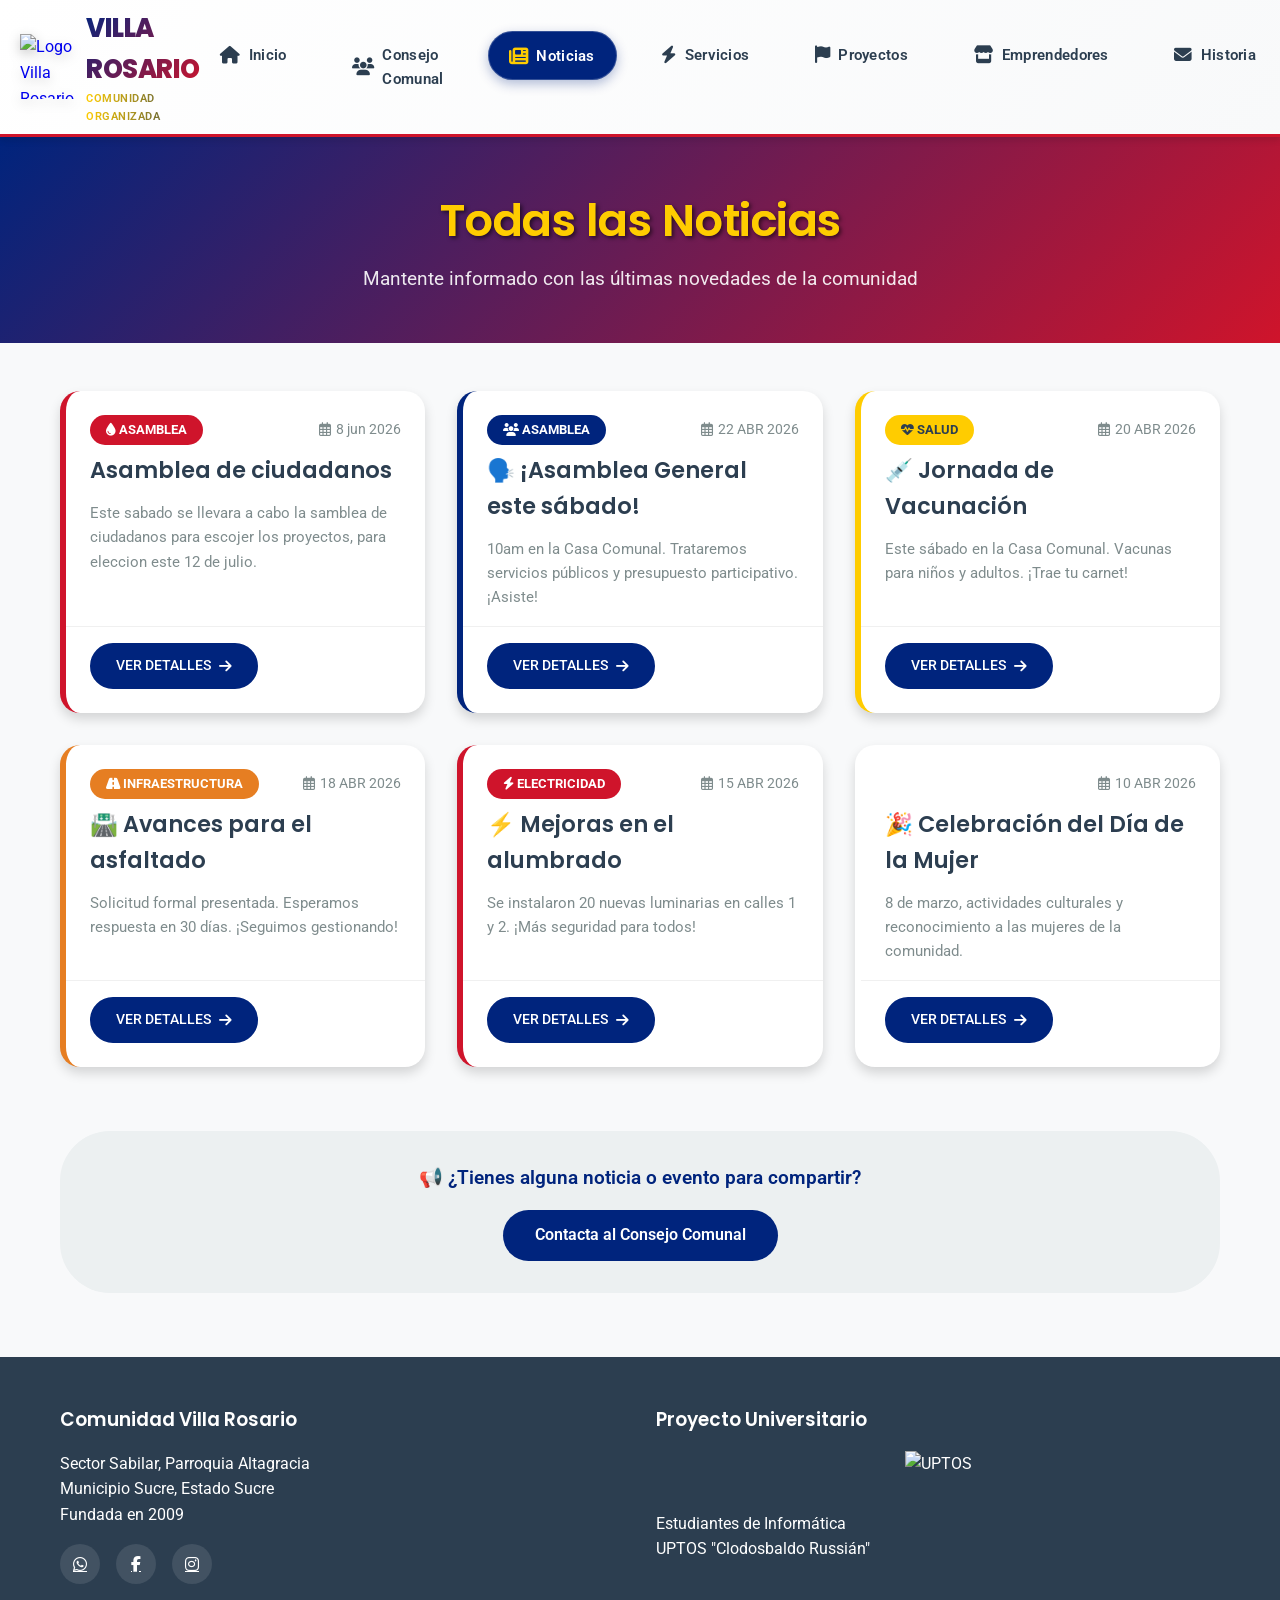
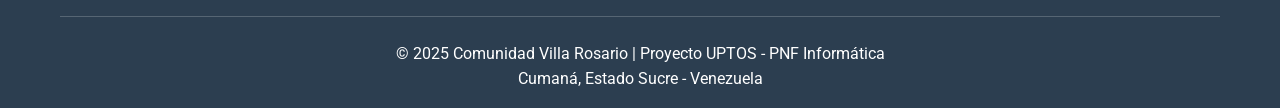
==== commit d21e03bd: "update manual usuario" ====
--- a/articulos.html
+++ b/articulos.html
@@ -50,12 +50,12 @@
                 <!-- Noticia 1: Servicios Públicos (agua) -->
                 <article class="noticia-card" data-categoria="servicios">
                     <div class="noticia-header">
-                        <span class="noticia-categoria"><i class="fas fa-tint"></i> AGUA</span>
-                        <span class="noticia-fecha"><i class="far fa-calendar-alt"></i> 24 ABR 2026</span>
+                        <span class="noticia-categoria"><i class="fas fa-tint"></i> Asamblea</span>
+                        <span class="noticia-fecha"><i class="far fa-calendar-alt"></i> 8 jun 2026</span>
                     </div>
                     <div class="noticia-body">
-                        <h3>⚠️ Corte de Agua Programado</h3>
-                        <p>Este viernes 28 de abril, de 8am a 4pm, mantenimiento de HIDROCARIBE. ¡Almacena agua!</p>
+                        <h3> Asamblea de ciudadanos</h3>
+                        <p>Este sabado se llevara a cabo la samblea de ciudadanos para escojer los proyectos, para eleccion este 12 de julio.</p>
                     </div>
                     <div class="noticia-footer">
                         <a href="noticia.html?id=1" class="btn-leer-mas">VER DETALLES <i class="fas fa-arrow-right"></i></a>
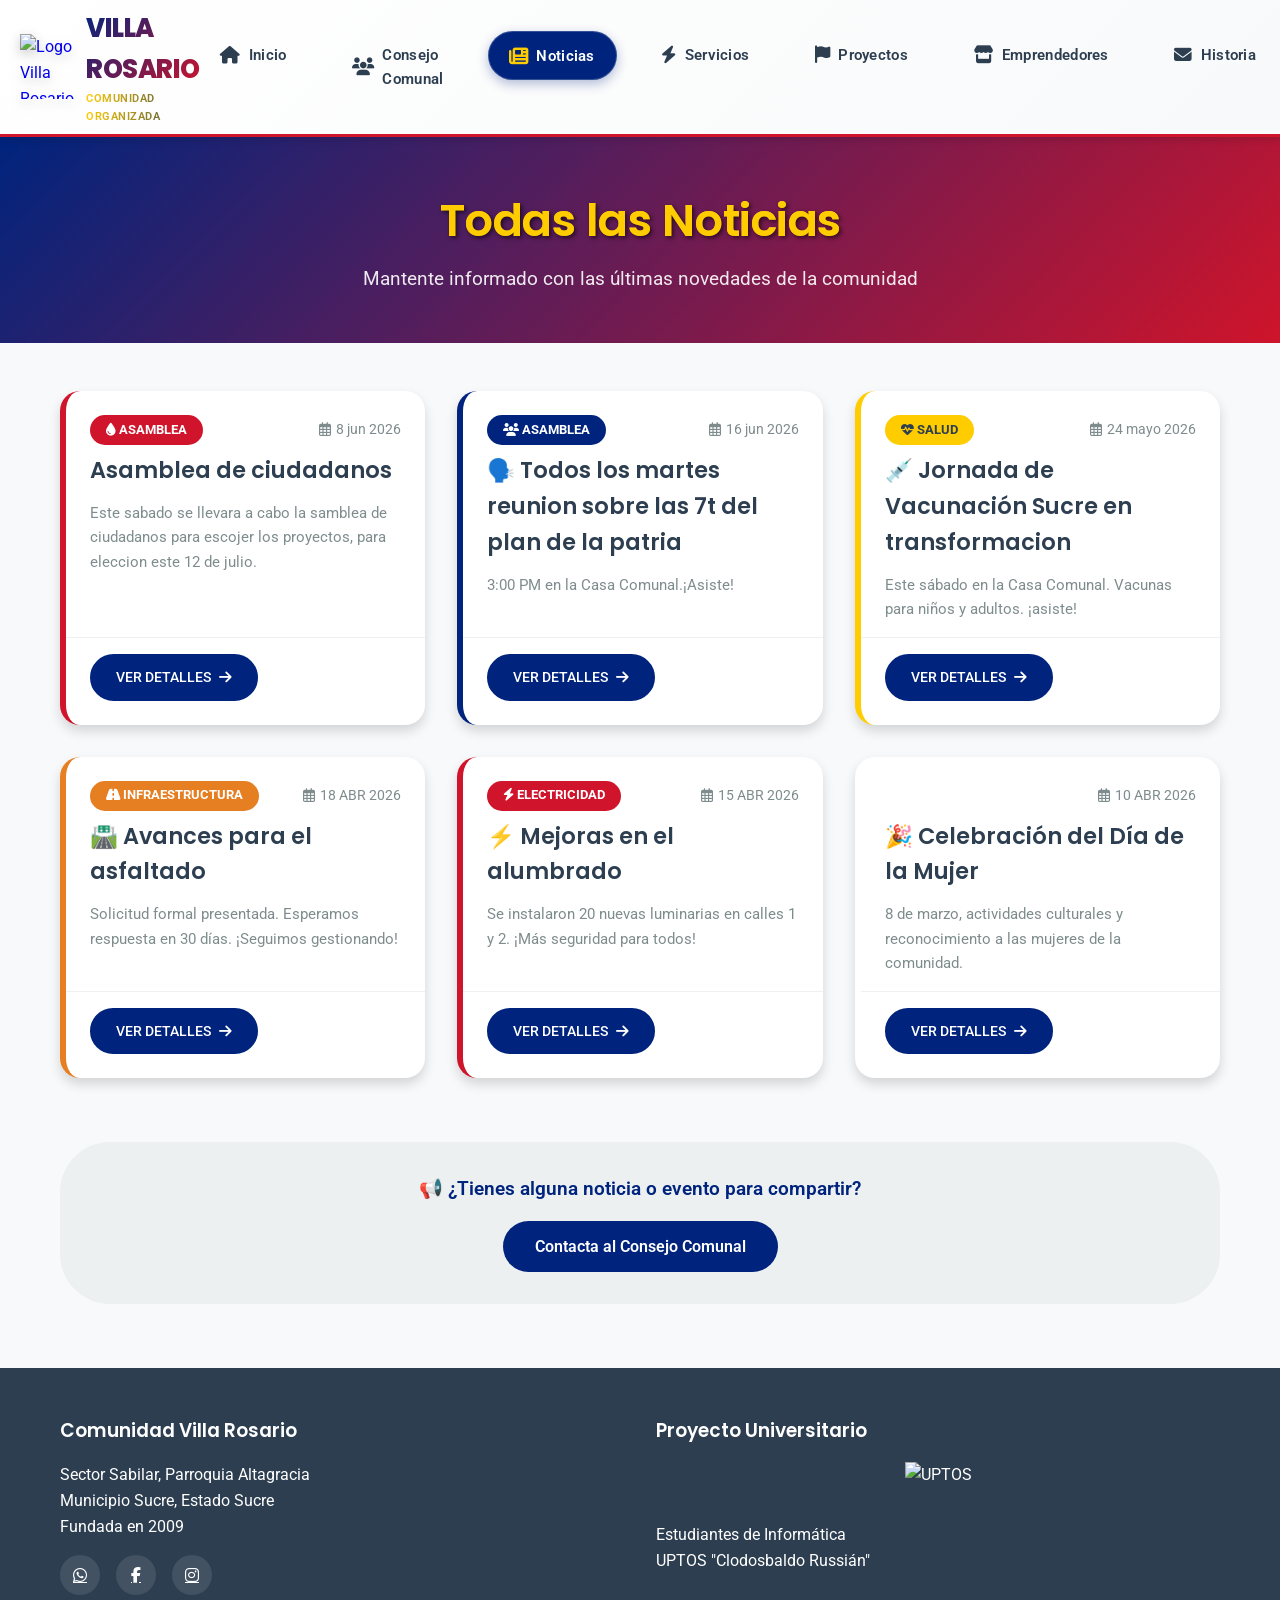
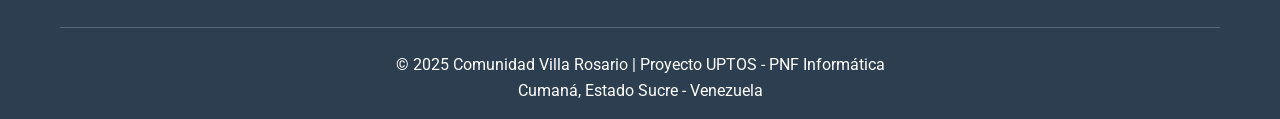
==== commit f3d8c103: "actualizacion de informacio, inde.html  and articulos.html" ====
--- a/articulos.html
+++ b/articulos.html
@@ -66,11 +66,11 @@
                 <article class="noticia-card" data-categoria="asamblea">
                     <div class="noticia-header">
                         <span class="noticia-categoria"><i class="fas fa-users"></i> ASAMBLEA</span>
-                        <span class="noticia-fecha"><i class="far fa-calendar-alt"></i> 22 ABR 2026</span>
+                        <span class="noticia-fecha"><i class="far fa-calendar-alt"></i> 16 jun 2026</span>
                     </div>
                     <div class="noticia-body">
-                        <h3>🗣️ ¡Asamblea General este sábado!</h3>
-                        <p>10am en la Casa Comunal. Trataremos servicios públicos y presupuesto participativo. ¡Asiste!</p>
+                        <h3>🗣️ Todos los martes reunion sobre las 7t del plan de la patria</h3>
+                        <p>3:00 PM en la Casa Comunal.¡Asiste!</p>
                     </div>
                     <div class="noticia-footer">
                         <a href="noticia.html?id=2" class="btn-leer-mas">VER DETALLES <i class="fas fa-arrow-right"></i></a>
@@ -81,11 +81,11 @@
                 <article class="noticia-card" data-categoria="salud">
                     <div class="noticia-header">
                         <span class="noticia-categoria"><i class="fas fa-heartbeat"></i> SALUD</span>
-                        <span class="noticia-fecha"><i class="far fa-calendar-alt"></i> 20 ABR 2026</span>
+                        <span class="noticia-fecha"><i class="far fa-calendar-alt"></i> 24 mayo 2026</span>
                     </div>
                     <div class="noticia-body">
-                        <h3>💉 Jornada de Vacunación</h3>
-                        <p>Este sábado en la Casa Comunal. Vacunas para niños y adultos. ¡Trae tu carnet!</p>
+                        <h3>💉 Jornada de Vacunación Sucre en transformacion</h3>
+                        <p>Este sábado en la Casa Comunal. Vacunas para niños y adultos. ¡asiste!</p>
                     </div>
                     <div class="noticia-footer">
                         <a href="noticia.html?id=3" class="btn-leer-mas">VER DETALLES <i class="fas fa-arrow-right"></i></a>
